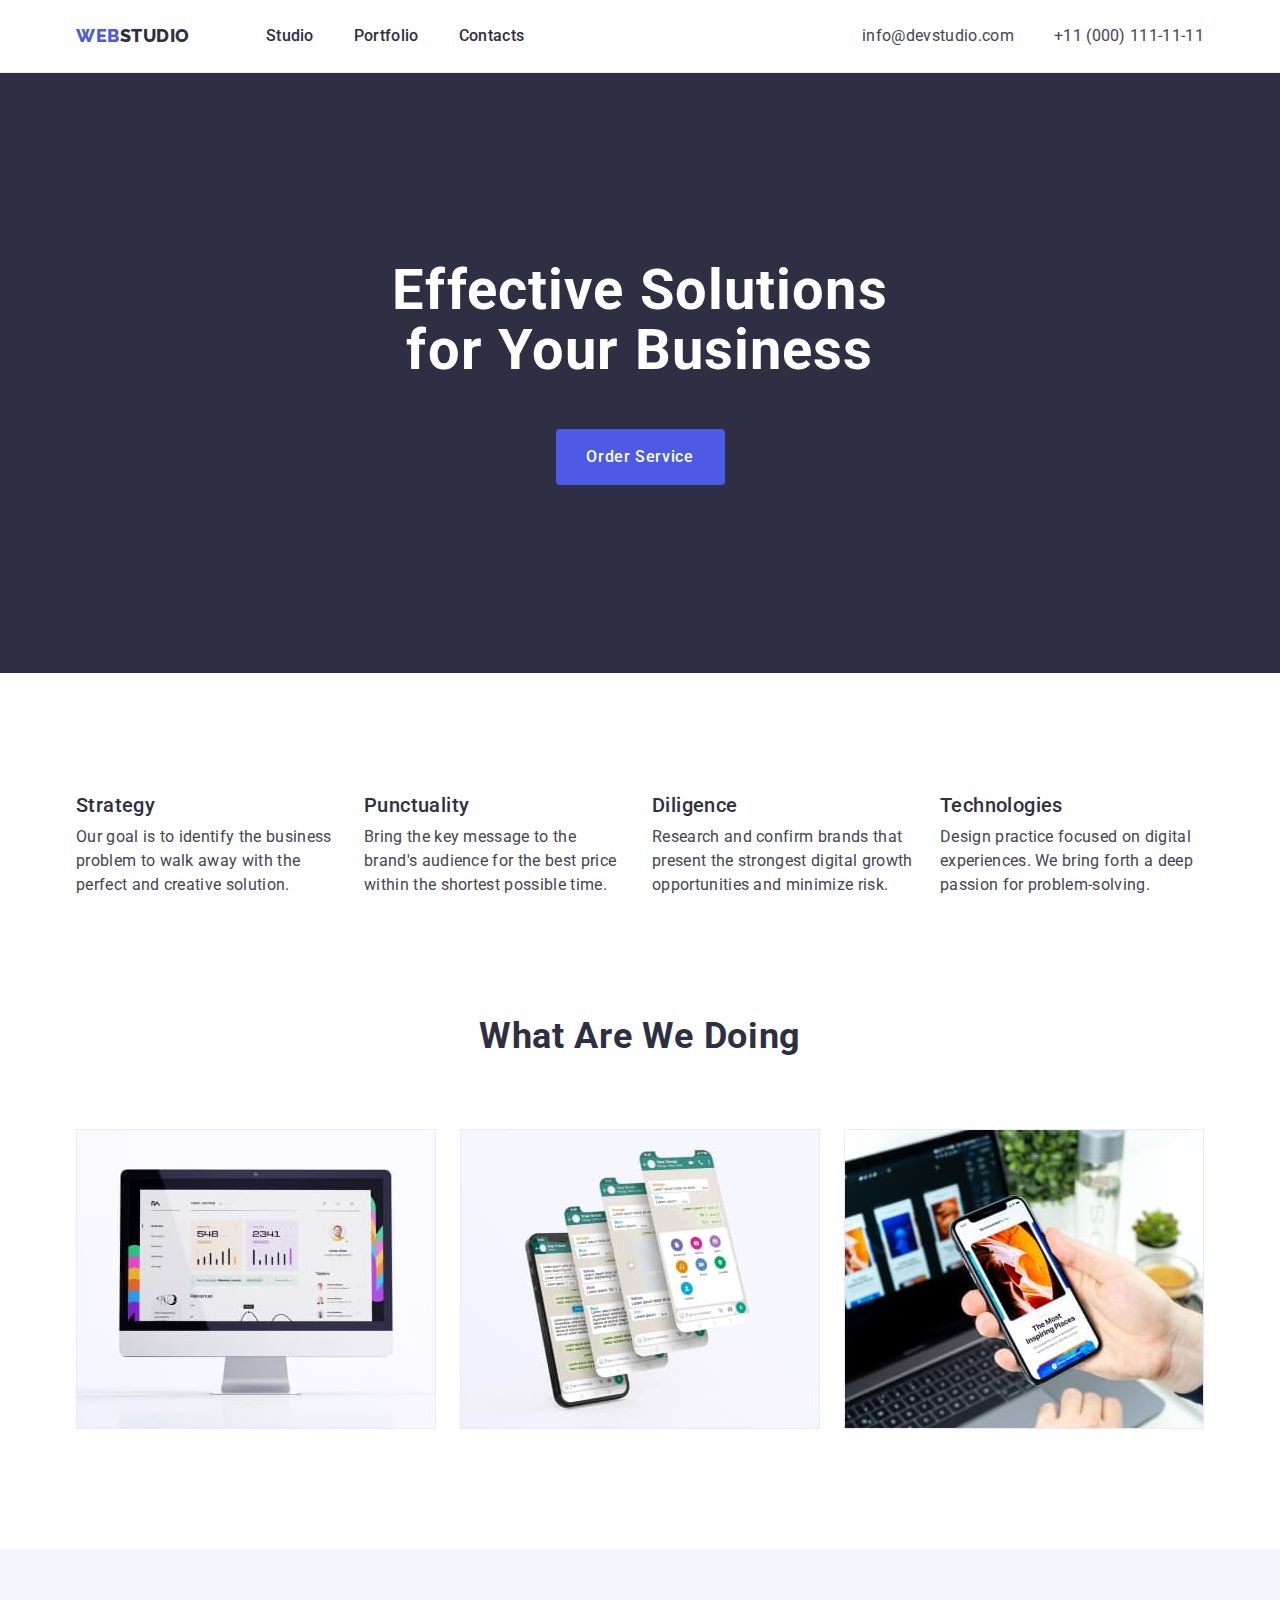
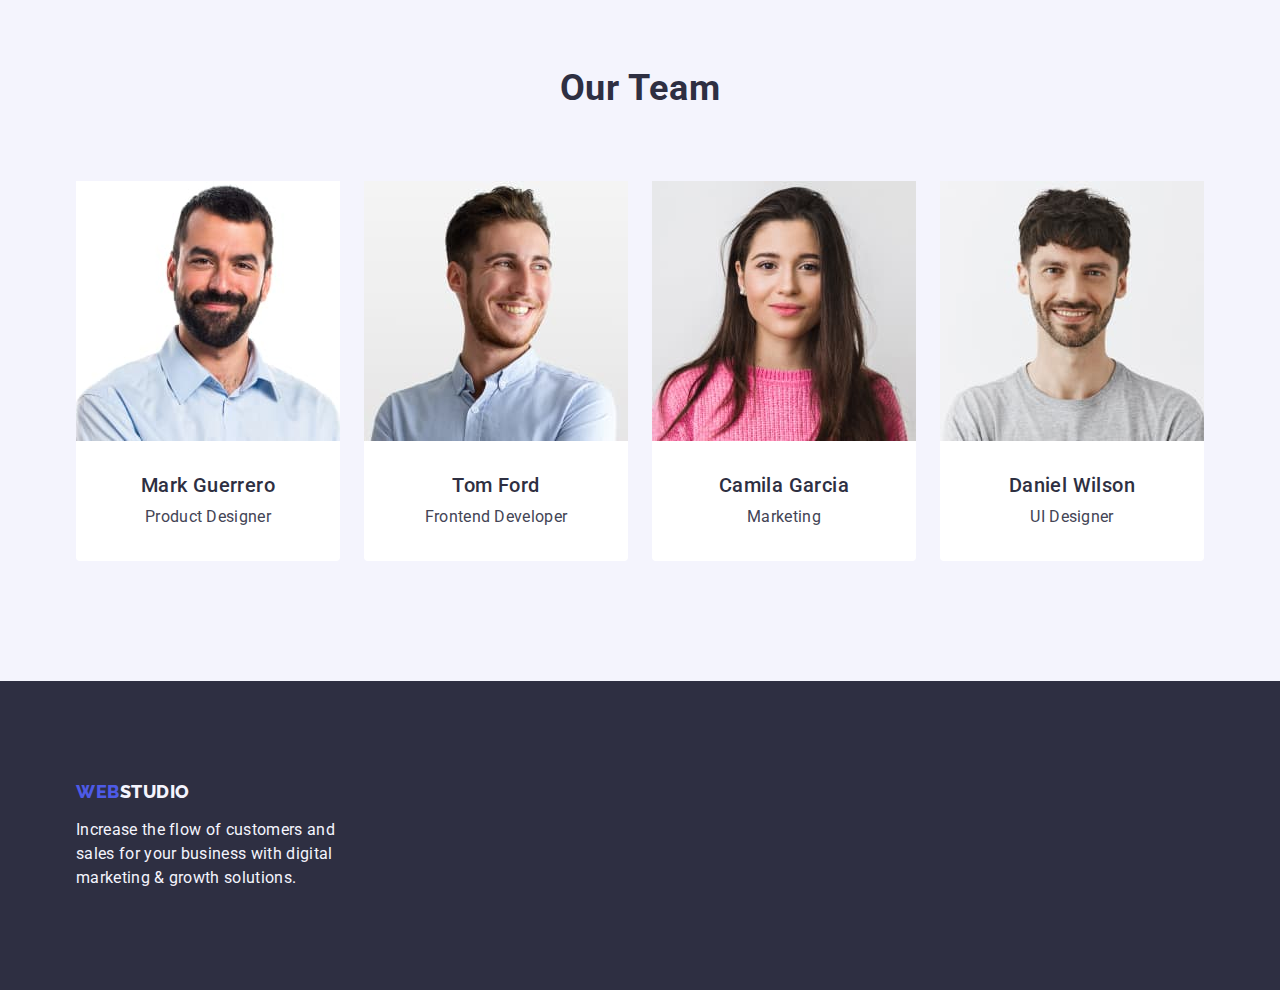
==== index.html @ 4bd25813 "Initial commit" ====
<!DOCTYPE html>
<html lang="en">
  <head>
    <meta charset="UTF-8" />
    <meta name="viewport" content="width=device-width, initial-scale=1.0" />
    <title>WebStudio</title>
    <link rel="preconnect" href="https://fonts.googleapis.com" />
    <link rel="preconnect" href="https://fonts.gstatic.com" crossorigin />
    <link
      href="https://fonts.googleapis.com/css2?family=Raleway:wght@800&family=Roboto:wght@400;500;700;900&display=swap"
      rel="stylesheet"
    />
    <link
      rel="stylesheet"
      href="https://cdn.jsdelivr.net/npm/modern-normalize@2.0.0/modern-normalize.min.css"
    />
    <link rel="stylesheet" href="./css/styles.css" />
  </head>
  <body>
    <!-- HEADER -->
    <header class="header">
      <div class="header-container container">
        <nav class="navigation">
          <a class="logo link" href="./index.html"
            >Web<span class="logo-text-dark">Studio</span></a
          >
          <ul class="menu list">
            <li>
              <a class="menu-link link" href="./index.html">Studio</a>
            </li>
            <li>
              <a class="menu-link link" href="./portfolio.html">Portfolio</a>
            </li>
            <li><a class="menu-link link" href="">Contacts</a></li>
          </ul>
        </nav>
        <address>
          <ul class="contacts-list list">
            <li>
              <a class="contacts-link link" href="mailto:info@devstudio.com"
                >info@devstudio.com</a
              >
            </li>
            <li>
              <a class="contacts-link link" href="tel:+110001111111"
                >+11 (000) 111-11-11</a
              >
            </li>
          </ul>
        </address>
      </div>
    </header>
    <main>
      <!-- HERO -->
      <section class="hero">
        <div class="hero-container container">
          <h1 class="main-title">Effective Solutions for Your Business</h1>
          <button class="main-button" type="button">Order Service</button>
        </div>
      </section>
      <!-- BENEFITS -->
      <section class="benefits">
        <div class="container">
          <h2 class="visually-hidden">Our benefits</h2>
          <ul class="benefits-list list">
            <li class="benefits-item">
              <h3 class="benefits-item-title list-title">Strategy</h3>
              <p class="list-text">
                Our goal is to identify the business problem to walk away with
                the perfect and creative solution.
              </p>
            </li>
            <li class="benefits-item">
              <h3 class="benefits-item-title list-title">Punctuality</h3>
              <p class="list-text">
                Bring the key message to the brand's audience for the best price
                within the shortest possible time.
              </p>
            </li>
            <li class="benefits-item">
              <h3 class="benefits-item-title list-title">Diligence</h3>
              <p class="list-text">
                Research and confirm brands that present the strongest digital
                growth opportunities and minimize risk.
              </p>
            </li>
            <li class="benefits-item">
              <h3 class="benefits-item-title list-title">Technologies</h3>
              <p class="list-text">
                Design practice focused on digital experiences. We bring forth a
                deep passion for problem-solving.
              </p>
            </li>
          </ul>
        </div>
      </section>
      <!-- WHAT ARE WE DOING -->
      <section class="activities">
        <div class="container">
          <h2 class="section-title">What Are We Doing</h2>
          <ul class="activities-list list">
            <li class="activities-item">
              <img
                class="activities-img"
                src="./images/what-are-we-doing/img-1.jpg"
                alt="monitor"
                width="360"
                height="300"
              />
            </li>
            <li class="activities-item">
              <img
                class="activities-img"
                src="./images/what-are-we-doing/img-2.jpg"
                alt="smartphone with several screens"
                width="360"
                height="300"
              />
            </li>
            <li class="activities-item">
              <img
                class="activities-img"
                src="./images/what-are-we-doing/img-3.jpg"
                alt="smartphone in a man's hand"
                width="360"
                height="300"
              />
            </li>
          </ul>
        </div>
      </section>
      <!-- OUR TEAM -->
      <section class="team-section">
        <div class="container">
          <h2 class="section-title">Our Team</h2>
          <ul class="team-section-list list">
            <li class="team-card">
              <img
                class="team-card-img"
                src="./images/our-team/photo-mark.jpg"
                alt="photo of the product designer"
                width="264"
                height="260"
              />
              <div class="team-card-thumb">
                <h3 class="team-card-title list-title centered">
                  Mark Guerrero
                </h3>
                <p class="list-text centered">Product Designer</p>
              </div>
            </li>
            <li class="team-card">
              <img
                class="team-card-img"
                src="./images/our-team/photo-tom.jpg"
                alt="photo of the frontend developer"
                width="264"
                height="260"
              />
              <div class="team-card-thumb">
                <h3 class="team-card-title list-title centered">Tom Ford</h3>
                <p class="list-text centered">Frontend Developer</p>
              </div>
            </li>
            <li class="team-card">
              <img
                class="team-card-img"
                src="./images/our-team/photo-camila.jpg"
                alt="photo of the marketolog"
                width="264"
                height="260"
              />
              <div class="team-card-thumb">
                <h3 class="team-card-title list-title centered">
                  Camila Garcia
                </h3>
                <p class="list-text centered">Marketing</p>
              </div>
            </li>
            <li class="team-card">
              <img
                class="team-card-img"
                src="./images/our-team/photo-daniel.jpg"
                alt="photo of the UI designer"
                width="264"
                height="260"
              />
              <div class="team-card-thumb">
                <h3 class="team-card-title list-title centered">
                  Daniel Wilson
                </h3>
                <p class="list-text centered">UI Designer</p>
              </div>
            </li>
          </ul>
        </div>
      </section>
    </main>
    <!-- FOOTER -->
    <footer class="footer">
      <div class="container">
        <a class="footer-logo logo link" href="./index.html"
          >Web<span class="logo-text-light">Studio</span></a
        >
        <p class="list-text footer-text">
          Increase the flow of customers and sales for your business with
          digital marketing & growth solutions.
        </p>
      </div>
    </footer>
  </body>
</html>
---- css/styles.css ----
/* ============= VARIABLES ============= */
:root {
  --primary-brand: #4d5ae5;
  --pressed-state: #404bbf;
  --dark: #2e2f42;
  --success: #31d0aa;
  --text: #434455;
  --sublle-text: #8e8f99;
  --accent: #e7e9fc;
  --light: #f4f4fd;
  --modal-overlay: #2e2f4266;
  --hero-background: #2e2f42b3;
  --white-background: #ffffff;
  --modal-background: #fcfcfc;
}
/* ============= /VARIABLES ============= */

/* ============= COMMON STYLES ============= */
h1,
h2,
h3,
h4,
h5,
h6,
p {
  margin-top: 0;
  margin-bottom: 0;
}

ul,
ol {
  padding-left: 0;
  margin-top: 0;
  margin-bottom: 0;
}

img {
  display: block;
  max-width: 100%;
}

.list {
  list-style: none;
}

.link {
  text-decoration: none;
}

body {
  font-family: "Roboto", sans-serif;
  color: var(--text);
  background-color: var(--white-background);
}

.container {
  max-width: 1158px;
  padding: 0 15px;
  margin: 0 auto;
}

button {
  cursor: pointer;
}

.visually-hidden {
  position: absolute;
  width: 1px;
  height: 1px;
  margin: -1px;
  border: 0;
  padding: 0;
  white-space: nowrap;
  clip-path: inset(100%);
  clip: rect(0 0 0 0);
  overflow: hidden;
}
/* ============= /COMMON STYLES ============= */

/* ================ COMPONENTS ================ */
.section-title {
  margin-bottom: 72px;
  text-align: center;
  font-size: 36px;
  font-style: normal;
  line-height: 1.11;
  letter-spacing: 0.72px;
  text-transform: capitalize;
  color: var(--dark);
}

.list-title {
  font-size: 20px;
  font-weight: 500;
  line-height: 1.2;
  letter-spacing: 0.4px;
  text-transform: capitalize;
  color: var(--dark);
}

.list-text {
  font-size: 16px;
  line-height: 1.5;
  letter-spacing: 0.32px;
  color: var(--text);
}

.centered {
  text-align: center;
}
/* ================ /COMPONENTS ================ */

/* ============= PAGE HEADER ============= */
.header {
  border-bottom: 1px solid var(--accent);
  background: var(--white-background);
}

.header-container {
  display: flex;
  justify-content: space-between;
}

.navigation {
  display: flex;
  justify-content: space-between;
  align-items: center;
}

.logo {
  margin-right: 76px;
  font-family: Raleway, sans-serif;
  font-size: 18px;
  font-weight: 800;
  line-height: 1.17;
  letter-spacing: 0.54px;
  text-transform: uppercase;
  color: var(--primary-brand);
}

.logo-text-dark {
  color: var(--dark);
}

.logo-text-light {
  color: var(--light);
}

.menu {
  padding-top: 24px;
  padding-bottom: 24px;
  display: flex;
  justify-content: space-between;
  align-items: center;
  gap: 40px;
}

.menu-link {
  padding-top: 24px;
  padding-bottom: 24px;
  font-size: 16px;
  font-weight: 500;
  line-height: 1.5;
  letter-spacing: 0.32px;
  color: var(--dark);
}

.menu-link:hover,
.menu-link:focus {
  color: var(--pressed-state);
}

.contacts-list {
  display: flex;
  justify-content: space-between;
  align-items: center;
  gap: 40px;
  font-style: normal;
}

.contacts-link {
  display: inline-block;
  padding: 24px 0;
  font-size: 16px;
  line-height: 1.5;
  letter-spacing: 0.32px;
  color: var(--text);
}

.contacts-link:hover,
.contacts-link:focus {
  color: var(--pressed-state);
}
/* ============= /PAGE HEADER ============= */

/* ================ HERO ================ */
.hero {
  padding-top: 188px;
  padding-bottom: 188px;
  background-color: var(--dark);
}

.hero-container {
  display: flex;
  flex-direction: column;
  align-items: center;
  gap: 48px;
}

.main-title {
  max-width: 496px;
  text-align: center;
  font-size: 56px;
  line-height: 1.07;
  letter-spacing: 1.12px;
  color: var(--white-background);
}

.main-button {
  min-width: 169px;
  height: 56px;
  font-family: "Roboto", sans-serif;
  font-size: 16px;
  font-weight: 500;
  line-height: 1.5;
  letter-spacing: 0.64px;
  color: var(--white-background);
  background-color: var(--primary-brand);
  border: none;
  border-radius: 4px;
}

.main-button:hover,
.main-button:focus {
  background-color: var(--pressed-state);
}
/* ================ /HERO ================ */

/* ================ BENEFITS ================ */
.benefits {
  padding-top: 120px;
  padding-bottom: 120px;
}

.benefits-list {
  display: flex;
  justify-content: space-between;
  gap: 24px;
}

.benefits-item {
  flex-basis: calc((100% - 72px) / 4);
}

.benefits-item-title {
  margin-bottom: 8px;
}
/* ================ /BENEFITS ================ */

/* ================ WHAT ARE WE DOING ================ */
.activities {
  padding-bottom: 120px;
}

.activities-list {
  display: flex;
  gap: 24px;
}

.activities-item {
  flex-basis: calc((100% - 48px) / 3);
}
.activities-img {
  width: 100%;
  height: 100%;
  object-fit: cover;
}
/* ================ /WHAT ARE WE DOING ================ */

/* ================ TEAM ================ */
.team-section {
  padding-top: 120px;
  padding-bottom: 120px;
  background-color: var(--light);
}

.team-section-list {
  display: flex;
  justify-content: space-between;
  align-items: center;
  gap: 24px;
}

.team-card {
  flex-basis: calc((100% - 72px) / 4);
  background: var(--white-background);
  border-radius: 0px 0px 4px 4px;
}

.team-card-img {
  width: 100%;
  height: 100%;
  object-fit: cover;
}

.team-card-thumb {
  padding: 32px 0;
}

.team-card-title {
  margin-bottom: 8px;
}
/* ================ /TEAM ================ */

/* ================ FOOTER ================ */
.footer {
  padding: 100px 0;
  background-color: var(--dark);
}

.footer-logo {
  display: inline-block;
  margin-bottom: 16px;
}

.footer-text {
  width: 264px;
  color: var(--light);
}
/* ================ /FOOTER ================ */

/* ================ PORTFOLIO ================ */
.portfolio {
  padding-top: 96px;
  padding-bottom: 120px;
}

.filter-list {
  display: flex;
  justify-content: center;
  gap: 24px;
  /* width: 586px; */
  /* margin: 0 auto 72px auto; */
  margin-bottom: 72px;
}

.filter-button {
  padding: 12px 24px;
  font-family: "Roboto", sans-serif;
  text-align: center;
  font-size: 16px;
  font-weight: 500;
  line-height: 1.5;
  letter-spacing: 0.64px;
  color: var(--primary-brand);
  background: var(--light);
  border: 1px solid var(--accent);
  border-radius: 4px;
}

.filter-button:hover,
.filter-button:focus {
  color: var(--white-background);
  background: var(--pressed-state);
  border: 1px solid transparent;
}

.projects-list {
  display: flex;
  justify-content: space-between;
  align-items: center;
  flex-wrap: wrap;
  column-gap: 24px;
  row-gap: 48px;
}

.project-card {
  width: calc((100% - 48px) / 3);
  background: var(--white-background);
  background: var(--white-background);
}

.project-card-img {
  width: 100%;
  height: 100%;
  object-fit: cover;
}

.project-card-thumb {
  padding: 32px 16px;
  border: 1px solid var(--accent);
  border-top: none;
}

.project-card-title {
  margin-bottom: 8px;
}

/* ================ /PORTFOLIO ================ */
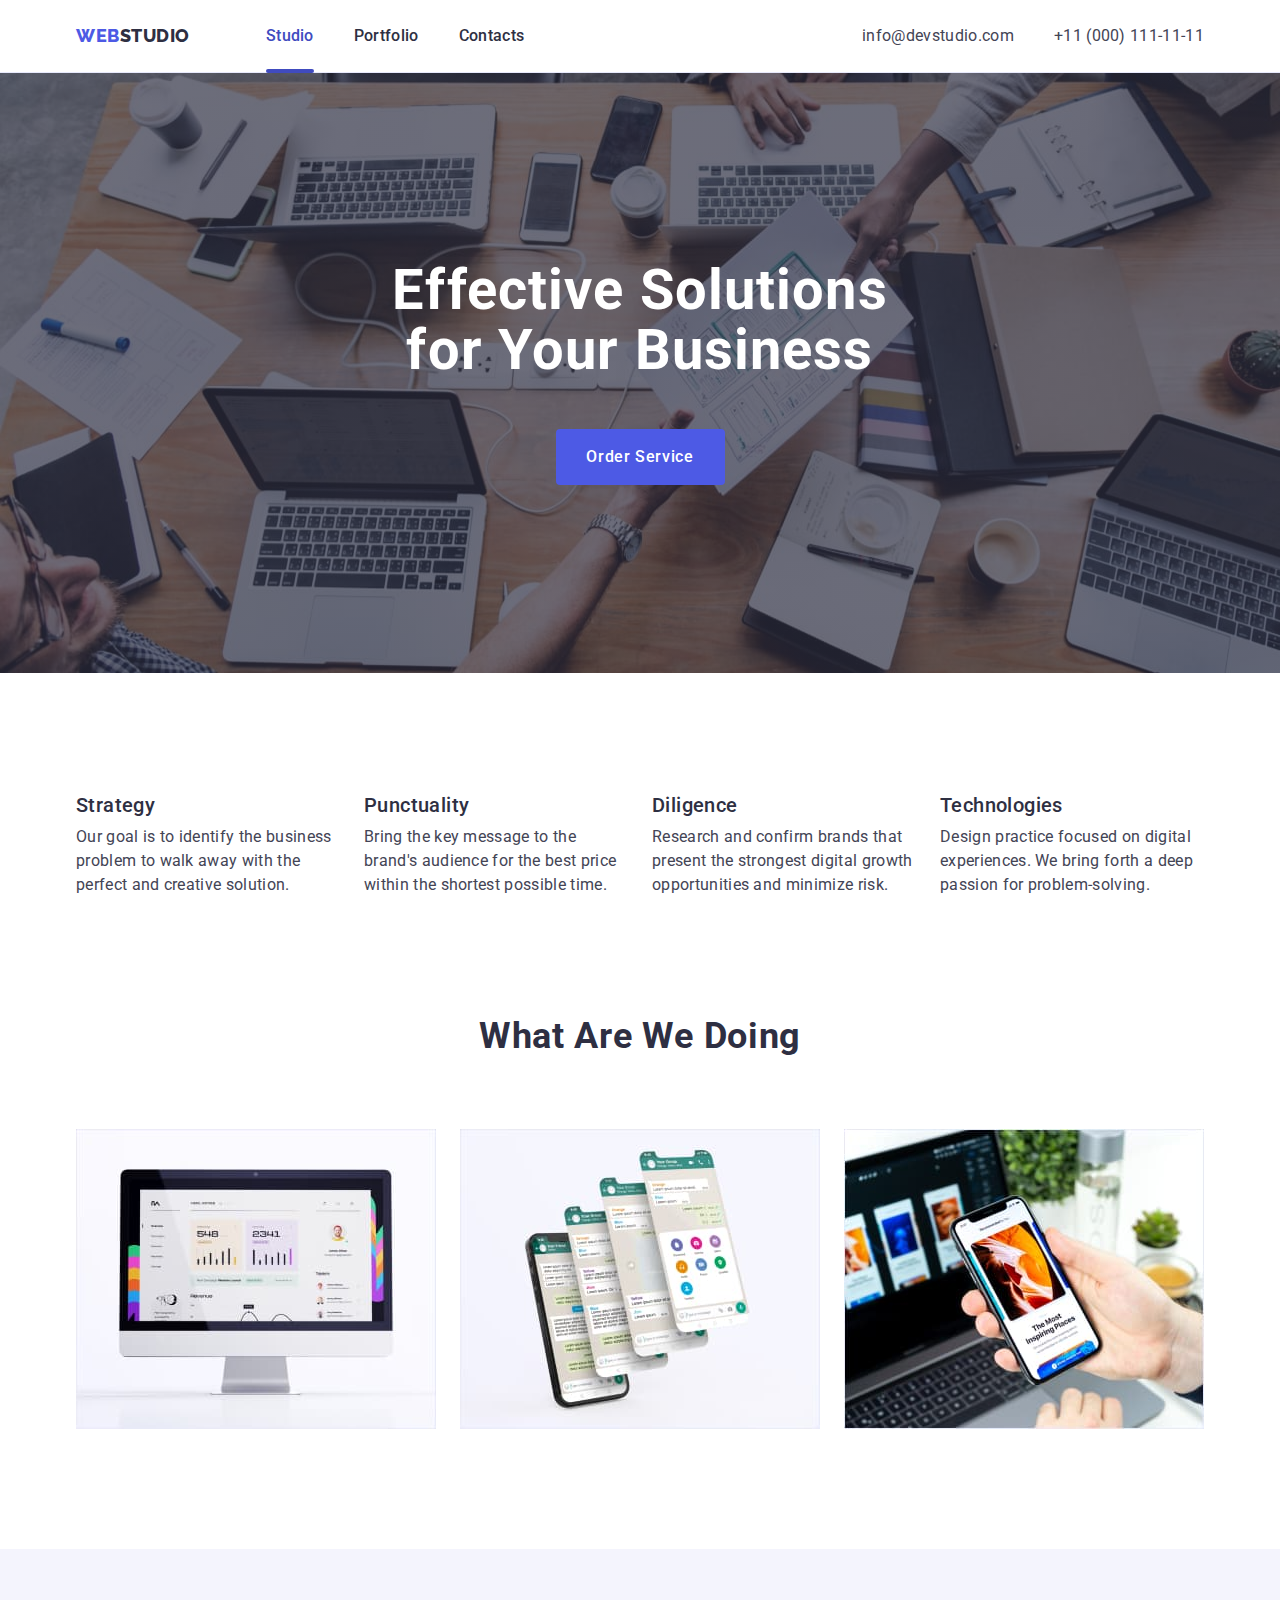
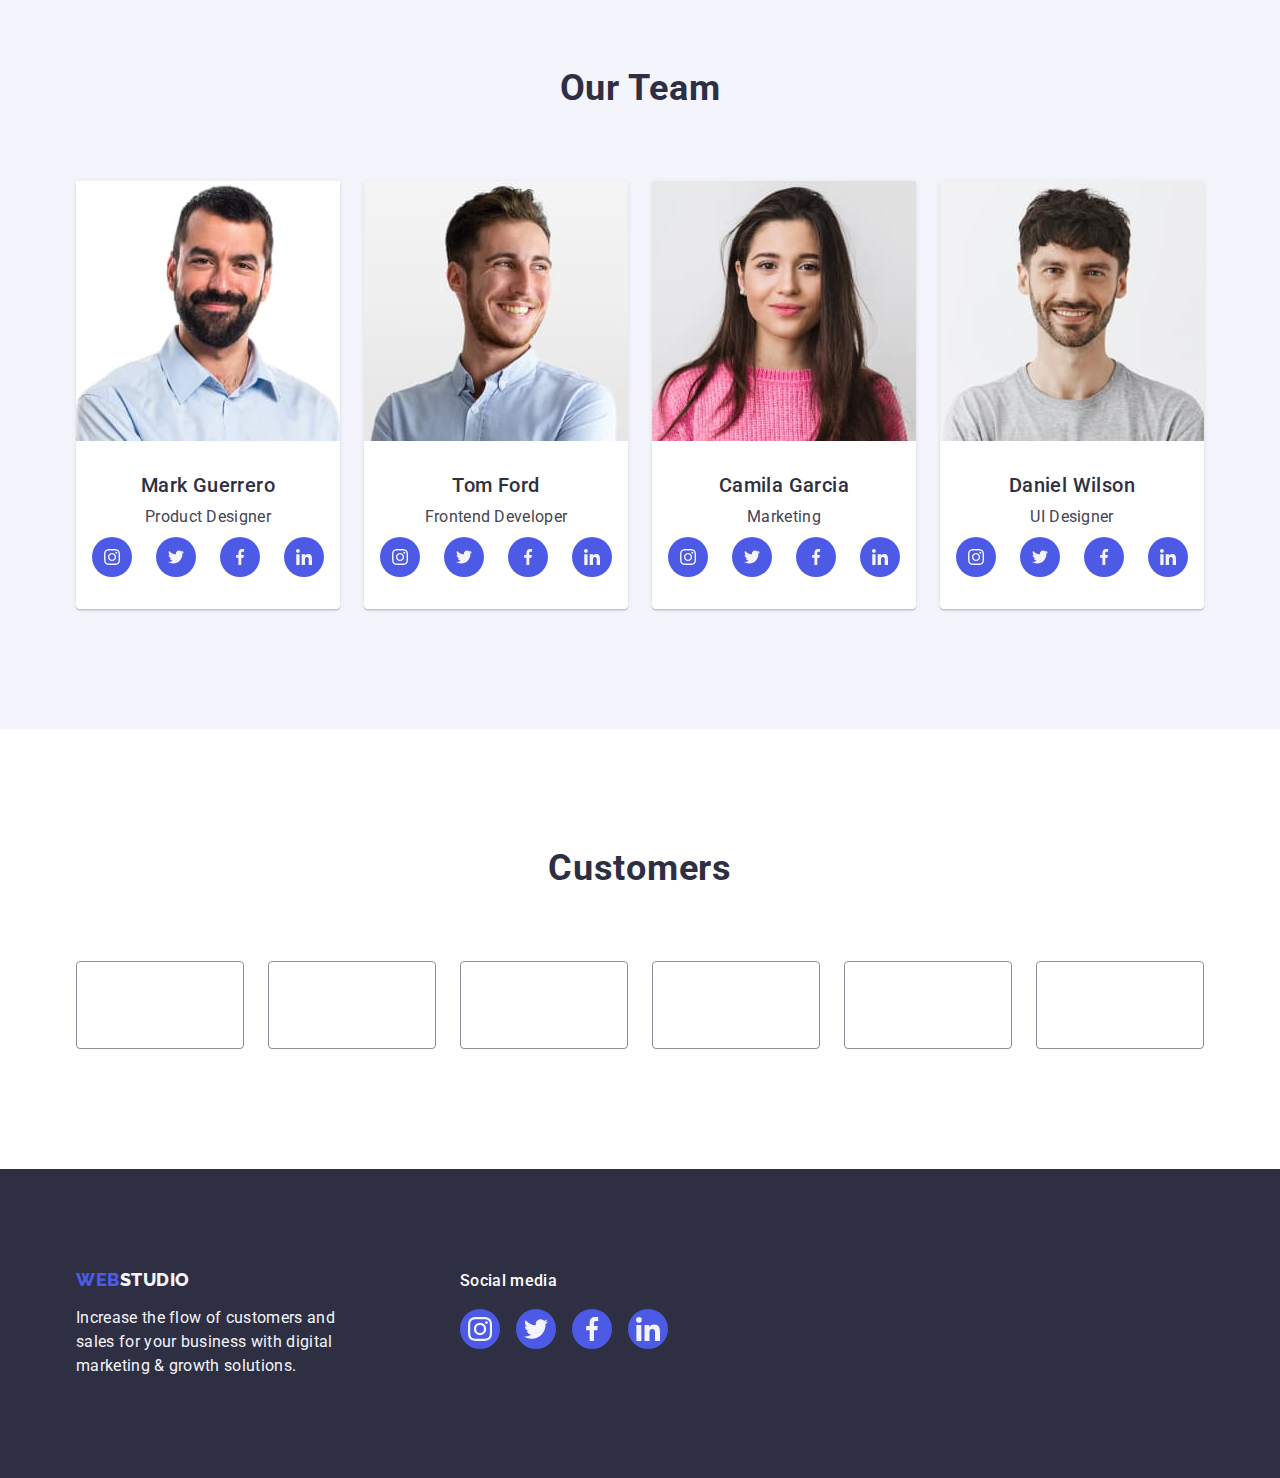
==== commit 025af038: "hw done" ====
--- a/index.html
+++ b/index.html
@@ -26,7 +26,7 @@
           >
           <ul class="menu list">
             <li>
-              <a class="menu-link link" href="./index.html">Studio</a>
+              <a class="menu-link current link" href="./index.html">Studio</a>
             </li>
             <li>
               <a class="menu-link link" href="./portfolio.html">Portfolio</a>
@@ -55,7 +55,9 @@
       <section class="hero">
         <div class="hero-container container">
           <h1 class="main-title">Effective Solutions for Your Business</h1>
-          <button class="main-button" type="button">Order Service</button>
+          <button class="main-button" type="button" data-modal-open>
+            Order Service
+          </button>
         </div>
       </section>
       <!-- BENEFITS -->
@@ -146,7 +148,45 @@
                 <h3 class="team-card-title list-title centered">
                   Mark Guerrero
                 </h3>
-                <p class="list-text centered">Product Designer</p>
+                <p class="team-card-text list-text centered">
+                  Product Designer
+                </p>
+                <ul class="social-icons-list list">
+                  <li class="social-icons-item">
+                    <a href="" class="social-icons-link" target="_blank">
+                      <svg class="social-icon" width="16" height="16">
+                        <use
+                          href="./images/icons/icons.svg#icon-instagram"
+                        ></use>
+                      </svg>
+                    </a>
+                  </li>
+                  <li class="social-icons-item">
+                    <a href="" class="social-icons-link" target="_blank">
+                      <svg class="social-icon" width="16" height="16">
+                        <use href="./images/icons/icons.svg#icon-twitter"></use>
+                      </svg>
+                    </a>
+                  </li>
+                  <li class="social-icons-item">
+                    <a href="" class="social-icons-link" target="_blank">
+                      <svg class="social-icon" width="16" height="16">
+                        <use
+                          href="./images/icons/icons.svg#icon-facebook"
+                        ></use>
+                      </svg>
+                    </a>
+                  </li>
+                  <li class="social-icons-item">
+                    <a href="" class="social-icons-link" target="_blank">
+                      <svg class="social-icon" width="16" height="16">
+                        <use
+                          href="./images/icons/icons.svg#icon-linkedin"
+                        ></use>
+                      </svg>
+                    </a>
+                  </li>
+                </ul>
               </div>
             </li>
             <li class="team-card">
@@ -159,7 +199,45 @@
               />
               <div class="team-card-thumb">
                 <h3 class="team-card-title list-title centered">Tom Ford</h3>
-                <p class="list-text centered">Frontend Developer</p>
+                <p class="team-card-text list-text centered">
+                  Frontend Developer
+                </p>
+                <ul class="social-icons-list list">
+                  <li class="social-icons-item">
+                    <a href="" class="social-icons-link" target="_blank">
+                      <svg class="social-icon" width="16" height="16">
+                        <use
+                          href="./images/icons/icons.svg#icon-instagram"
+                        ></use>
+                      </svg>
+                    </a>
+                  </li>
+                  <li class="social-icons-item">
+                    <a href="" class="social-icons-link" target="_blank">
+                      <svg class="social-icon" width="16" height="16">
+                        <use href="./images/icons/icons.svg#icon-twitter"></use>
+                      </svg>
+                    </a>
+                  </li>
+                  <li class="social-icons-item">
+                    <a href="" class="social-icons-link" target="_blank">
+                      <svg class="social-icon" width="16" height="16">
+                        <use
+                          href="./images/icons/icons.svg#icon-facebook"
+                        ></use>
+                      </svg>
+                    </a>
+                  </li>
+                  <li class="social-icons-item">
+                    <a href="" class="social-icons-link" target="_blank">
+                      <svg class="social-icon" width="16" height="16">
+                        <use
+                          href="./images/icons/icons.svg#icon-linkedin"
+                        ></use>
+                      </svg>
+                    </a>
+                  </li>
+                </ul>
               </div>
             </li>
             <li class="team-card">
@@ -174,7 +252,43 @@
                 <h3 class="team-card-title list-title centered">
                   Camila Garcia
                 </h3>
-                <p class="list-text centered">Marketing</p>
+                <p class="team-card-text list-text centered">Marketing</p>
+                <ul class="social-icons-list list">
+                  <li class="social-icons-item">
+                    <a href="" class="social-icons-link" target="_blank">
+                      <svg class="social-icon" width="16" height="16">
+                        <use
+                          href="./images/icons/icons.svg#icon-instagram"
+                        ></use>
+                      </svg>
+                    </a>
+                  </li>
+                  <li class="social-icons-item">
+                    <a href="" class="social-icons-link" target="_blank">
+                      <svg class="social-icon" width="16" height="16">
+                        <use href="./images/icons/icons.svg#icon-twitter"></use>
+                      </svg>
+                    </a>
+                  </li>
+                  <li class="social-icons-item">
+                    <a href="" class="social-icons-link" target="_blank">
+                      <svg class="social-icon" width="16" height="16">
+                        <use
+                          href="./images/icons/icons.svg#icon-facebook"
+                        ></use>
+                      </svg>
+                    </a>
+                  </li>
+                  <li class="social-icons-item">
+                    <a href="" class="social-icons-link" target="_blank">
+                      <svg class="social-icon" width="16" height="16">
+                        <use
+                          href="./images/icons/icons.svg#icon-linkedin"
+                        ></use>
+                      </svg>
+                    </a>
+                  </li>
+                </ul>
               </div>
             </li>
             <li class="team-card">
@@ -189,8 +303,94 @@
                 <h3 class="team-card-title list-title centered">
                   Daniel Wilson
                 </h3>
-                <p class="list-text centered">UI Designer</p>
+                <p class="team-card-text list-text centered">UI Designer</p>
+                <ul class="social-icons-list list">
+                  <li class="social-icons-item">
+                    <a href="" class="social-icons-link" target="_blank">
+                      <svg class="social-icon" width="16" height="16">
+                        <use
+                          href="./images/icons/icons.svg#icon-instagram"
+                        ></use>
+                      </svg>
+                    </a>
+                  </li>
+                  <li class="social-icons-item">
+                    <a href="" class="social-icons-link" target="_blank">
+                      <svg class="social-icon" width="16" height="16">
+                        <use href="./images/icons/icons.svg#icon-twitter"></use>
+                      </svg>
+                    </a>
+                  </li>
+                  <li class="social-icons-item">
+                    <a href="" class="social-icons-link" target="_blank">
+                      <svg class="social-icon" width="16" height="16">
+                        <use
+                          href="./images/icons/icons.svg#icon-facebook"
+                        ></use>
+                      </svg>
+                    </a>
+                  </li>
+                  <li class="social-icons-item">
+                    <a href="" class="social-icons-link" target="_blank">
+                      <svg class="social-icon" width="16" height="16">
+                        <use
+                          href="./images/icons/icons.svg#icon-linkedin"
+                        ></use>
+                      </svg>
+                    </a>
+                  </li>
+                </ul>
               </div>
+            </li>
+          </ul>
+        </div>
+      </section>
+      <!-- CUSTOMERS-->
+      <section class="customers">
+        <div class="container">
+          <h2 class="section-title">Customers</h2>
+          <ul class="customers-list list">
+            <li class="customer-item">
+              <a href="" class="customer-link">
+                <svg class="customer-icon" width="104" height="56">
+                  <use href="./images/icons/icons.svg#icon-logo-1"></use>
+                </svg>
+              </a>
+            </li>
+            <li class="customer-item">
+              <a href="" class="customer-link">
+                <svg class="customer-icon" width="104" height="56">
+                  <use href="./images/icons/icons.svg#icon-logo-2"></use>
+                </svg>
+              </a>
+            </li>
+            <li class="customer-item">
+              <a href="" class="customer-link">
+                <svg class="customer-icon" width="104" height="56">
+                  <use href="./images/icons/icons.svg#icon-logo-3"></use>
+                </svg>
+              </a>
+            </li>
+            <li class="customer-item">
+              <a href="" class="customer-link">
+                <svg class="customer-icon" width="104" height="56">
+                  <use href="./images/icons/icons.svg#icon-logo-4"></use>
+                </svg>
+              </a>
+            </li>
+            <li class="customer-item">
+              <a href="" class="customer-link">
+                <svg class="customer-icon" width="104" height="56">
+                  <use href="./images/icons/icons.svg#icon-logo-5"></use>
+                </svg>
+              </a>
+            </li>
+            <li class="customer-item">
+              <a href="" class="customer-link">
+                <svg class="customer-icon" width="104" height="56">
+                  <use href="./images/icons/icons.svg#icon-logo-6"></use>
+                </svg>
+              </a>
             </li>
           </ul>
         </div>
@@ -198,15 +398,81 @@
     </main>
     <!-- FOOTER -->
     <footer class="footer">
-      <div class="container">
-        <a class="footer-logo logo link" href="./index.html"
-          >Web<span class="logo-text-light">Studio</span></a
-        >
-        <p class="list-text footer-text">
-          Increase the flow of customers and sales for your business with
-          digital marketing & growth solutions.
-        </p>
+      <div class="footer-container container">
+        <div class="footer-left">
+          <a class="footer-logo logo link" href="./index.html"
+            >Web<span class="logo-text-light">Studio</span></a
+          >
+          <p class="list-text footer-text">
+            Increase the flow of customers and sales for your business with
+            digital marketing & growth solutions.
+          </p>
+        </div>
+        <div class="footer-right">
+          <h3 class="footer-socials-title">Social media</h3>
+          <ul class="footer-socials social-icons-list list">
+            <li class="footer-social-item social-icons-item">
+              <a
+                href=""
+                class="footer-social-link social-icons-link"
+                target="_blank"
+              >
+                <svg class="social-icon" width="24" height="24">
+                  <use href="./images/icons/icons.svg#icon-instagram"></use>
+                </svg>
+              </a>
+            </li>
+            <li class="footer-social-item social-icons-item">
+              <a
+                href=""
+                class="footer-social-link social-icons-link"
+                target="_blank"
+              >
+                <svg class="social-icon" width="24" height="24">
+                  <use href="./images/icons/icons.svg#icon-twitter"></use>
+                </svg>
+              </a>
+            </li>
+            <li class="footer-social-item social-icons-item">
+              <a
+                href=""
+                class="footer-social-link social-icons-link"
+                target="_blank"
+              >
+                <svg class="social-icon" width="24" height="24">
+                  <use href="./images/icons/icons.svg#icon-facebook"></use>
+                </svg>
+              </a>
+            </li>
+            <li class="footer-social-item social-icons-item">
+              <a
+                href=""
+                class="footer-social-link social-icons-link"
+                target="_blank"
+              >
+                <svg class="social-icon" width="24" height="24">
+                  <use href="./images/icons/icons.svg#icon-linkedin"></use>
+                </svg>
+              </a>
+            </li>
+          </ul>
+        </div>
       </div>
     </footer>
+    <div class="backdrop is-hidden" data-modal>
+      <div class="modal">
+        <button type="button" class="button-close" data-modal-close>
+          <svg
+            class="icon"
+            width="8"
+            height="8"
+            aria-label="Modal window close icon"
+          >
+            <use href="./images/icons/icons.svg#icon-close"></use>
+          </svg>
+        </button>
+      </div>
+    </div>
+    <script src="./js/modal.js"></script>
   </body>
 </html>
--- a/css/styles.css
+++ b/css/styles.css
@@ -12,6 +12,7 @@
   --hero-background: #2e2f42b3;
   --white-background: #ffffff;
   --modal-background: #fcfcfc;
+  --transition-effect: 250ms cubic-bezier(0.4, 0, 0.2, 1);
 }
 /* ============= /VARIABLES ============= */
 
@@ -147,8 +148,6 @@
 }
 
 .menu {
-  padding-top: 24px;
-  padding-bottom: 24px;
   display: flex;
   justify-content: space-between;
   align-items: center;
@@ -163,6 +162,7 @@
   line-height: 1.5;
   letter-spacing: 0.32px;
   color: var(--dark);
+  transition: color var(--transition-effect);
 }
 
 .menu-link:hover,
@@ -185,11 +185,28 @@
   line-height: 1.5;
   letter-spacing: 0.32px;
   color: var(--text);
+  transition: color var(--transition-effect);
 }
 
 .contacts-link:hover,
 .contacts-link:focus {
   color: var(--pressed-state);
+}
+
+.current {
+  position: relative;
+  color: var(--pressed-state);
+}
+
+.current::after {
+  position: absolute;
+  left: 0;
+  bottom: -4px;
+  content: "";
+  width: 100%;
+  height: 4px;
+  background-color: var(--pressed-state);
+  border-radius: 2px;
 }
 /* ============= /PAGE HEADER ============= */
 
@@ -197,7 +214,12 @@
 .hero {
   padding-top: 188px;
   padding-bottom: 188px;
-  background-color: var(--dark);
+  background-image: linear-gradient(
+      rgba(46, 47, 66, 0.7),
+      rgba(46, 47, 66, 0.7)
+    ),
+    url("../images/hero/background-img.jpg");
+  background-size: cover;
 }
 
 .hero-container {
@@ -228,6 +250,7 @@
   background-color: var(--primary-brand);
   border: none;
   border-radius: 4px;
+  transition: background-color var(--transition-effect);
 }
 
 .main-button:hover,
@@ -295,6 +318,14 @@
   flex-basis: calc((100% - 72px) / 4);
   background: var(--white-background);
   border-radius: 0px 0px 4px 4px;
+  box-shadow: 0px 2px 1px 0px rgba(46, 47, 66, 0.08),
+    0px 1px 1px 0px rgba(46, 47, 66, 0.16),
+    0px 1px 6px 0px rgba(46, 47, 66, 0.08);
+}
+
+.team-card:hover .social-icons-link,
+.team-card:focus .social-icons-link {
+  background-color: var(--pressed-state);
 }
 
 .team-card-img {
@@ -304,13 +335,90 @@
 }
 
 .team-card-thumb {
-  padding: 32px 0;
+  padding: 32px 16px;
 }
 
 .team-card-title {
   margin-bottom: 8px;
 }
+
+.team-card-text {
+  margin-bottom: 8px;
+}
+
+.social-icons-list {
+  display: flex;
+  gap: 24px;
+}
+
+.social-icons-item {
+  flex-basis: calc((100% - 72px) / 4);
+  width: 40px;
+  height: 40px;
+}
+
+.social-icons-link {
+  display: flex;
+  justify-content: center;
+  align-items: center;
+  width: 100%;
+  height: 100%;
+  background-color: var(--primary-brand);
+  border-radius: 50%;
+  transition: background-color var(--transition-effect);
+}
+
+.social-icon {
+  fill: var(--social-link-color);
+}
 /* ================ /TEAM ================ */
+
+/* ================ CUSTOMERS ================ */
+
+.customers {
+  padding-top: 120px;
+  padding-bottom: 120px;
+}
+
+.customers-list {
+  display: flex;
+  flex-wrap: wrap;
+  gap: 24px;
+}
+.customer-item {
+  flex-basis: calc((100% - 120px) / 6);
+  width: 168px;
+  height: 88px;
+}
+
+.customer-link {
+  display: flex;
+  justify-content: center;
+  align-items: center;
+  width: 100%;
+  height: 100%;
+  color: var(--sublle-text);
+  border: 1px solid var(--sublle-text);
+  border-radius: 4px;
+  transition: border var(--transition-effect), color var(--transition-effect);
+}
+
+.customer-icon {
+  fill: currentColor;
+  transition: fill var(--transition-effect);
+}
+
+.customer-item:hover .customer-link,
+customer-item:focus .customer-link {
+  border: 1px solid var(--pressed-state);
+  color: var(--pressed-state);
+}
+
+.customer-item:hover .customer-icon,
+customer-item:focus .customer-icon {
+  fill: currentColor;
+}
+/* ================ /CUSTOMERS ================ */
 
 /* ================ FOOTER ================ */
 .footer {
@@ -318,14 +426,48 @@
   background-color: var(--dark);
 }
 
+.footer-container {
+  display: flex;
+  gap: 120px;
+}
+
+.footer-left {
+  width: 264px;
+}
+
 .footer-logo {
   display: inline-block;
   margin-bottom: 16px;
 }
 
 .footer-text {
-  width: 264px;
   color: var(--light);
+}
+
+.footer-right {
+  width: 208px;
+}
+
+.footer-socials-title {
+  margin-bottom: 16px;
+  font-size: 16px;
+  font-weight: 500;
+  line-height: 1.5;
+  letter-spacing: 0.32px;
+  color: var(--white-background);
+}
+
+.footer-socials {
+  gap: 16px;
+}
+
+.footer-social-item {
+  flex-basis: calc((100% - 48px) / 4);
+}
+
+.footer-social-item:hover .footer-social-link,
+.footer-social-item:focus .footer-social-link {
+  background-color: var(--success);
 }
 /* ================ /FOOTER ================ */
 
@@ -339,8 +481,6 @@
   display: flex;
   justify-content: center;
   gap: 24px;
-  /* width: 586px; */
-  /* margin: 0 auto 72px auto; */
   margin-bottom: 72px;
 }
 
@@ -353,16 +493,21 @@
   line-height: 1.5;
   letter-spacing: 0.64px;
   color: var(--primary-brand);
-  background: var(--light);
+  background-color: var(--light);
   border: 1px solid var(--accent);
   border-radius: 4px;
+  transition: border var(--transition-effect),
+    background-color var(--transition-effect), color var(--transition-effect),
+    box-shadow var(--transition-effect);
 }
 
 .filter-button:hover,
 .filter-button:focus {
   color: var(--white-background);
-  background: var(--pressed-state);
+  background-color: var(--pressed-state);
   border: 1px solid transparent;
+  box-shadow: 0px 2px 2px 0px rgba(0, 0, 0, 0.12),
+    0px 2px 1px 0px rgba(0, 0, 0, 0.08), 0px 3px 1px 0px rgba(0, 0, 0, 0.1);
 }
 
 .projects-list {
@@ -377,23 +522,128 @@
 .project-card {
   width: calc((100% - 48px) / 3);
   background: var(--white-background);
-  background: var(--white-background);
+  transform: box-shadow var(--transition-effect);
 }
 
 .project-card-img {
   width: 100%;
   height: 100%;
   object-fit: cover;
+}
+
+.project-card-img-thumb {
+  position: relative;
+  overflow: hidden;
+}
+
+.card-overlay {
+  position: absolute;
+  top: 0;
+  left: 0;
+  width: 100%;
+  height: 100%;
+  padding: 63px 24px;
+  font-size: 18px;
+  line-height: 1.56;
+  color: var(--light);
+  background-color: var(--primary-brand);
+  transform: translateY(100%);
+  transition: transform var(--transition-effect);
+}
+
+.project-card:hover .card-overlay,
+.project-card:focus .card-overlay {
+  transform: translateY(0%);
 }
 
 .project-card-thumb {
   padding: 32px 16px;
   border: 1px solid var(--accent);
   border-top: none;
+  transition: border var(--transition-effect);
 }
 
 .project-card-title {
   margin-bottom: 8px;
 }
 
+.project-card:hover,
+.project-card:focus {
+  box-shadow: 0px 2px 1px 0px rgba(46, 47, 66, 0.08),
+    0px 1px 1px 0px rgba(46, 47, 66, 0.16),
+    0px 1px 6px 0px rgba(46, 47, 66, 0.08);
+}
+
+.project-card:hover .project-card-thumb,
+.project-card:focus .project-card-thumb {
+  border: 1px solid var(--light);
+  border-top: none;
+}
+
 /* ================ /PORTFOLIO ================ */
+
+/* ================ MODAL ================ */
+.backdrop {
+  position: fixed;
+  top: 0;
+  left: 0;
+  opacity: 1;
+  width: 100%;
+  height: 100%;
+  background-color: var(--modal-overlay);
+  transition: opacity var(--transition-effect);
+}
+
+.modal {
+  position: absolute;
+  top: 50%;
+  left: 50%;
+  transform: translate(-50%, -50%);
+  width: 408px;
+  height: 584px;
+  background-color: var(--modal-background);
+  border-radius: 4px;
+  box-shadow: 0px 2px 1px 0px rgba(0, 0, 0, 0.2),
+    0px 1px 3px 0px rgba(0, 0, 0, 0.12), 0px 1px 1px 0px rgba(0, 0, 0, 0.14);
+  transition: transform var(--transition-effect);
+}
+
+.button-close {
+  position: absolute;
+  top: 24px;
+  right: 24px;
+  display: flex;
+  justify-content: center;
+  align-items: center;
+  width: 24px;
+  height: 24px;
+  border-radius: 50%;
+  border: 1px solid var(--accent);
+  background-color: #0000001a;
+}
+
+.button-close .icon {
+  fill: var(--dark);
+}
+
+.button-close:hover,
+.button-close:focus {
+  border: 1px solid var(--pressed-state);
+  background-color: var(--pressed-state);
+}
+
+.button-close:hover .icon,
+.button-close:focus .icon {
+  fill: var(--white-background);
+}
+
+.is-hidden {
+  opacity: 0;
+  visibility: hidden;
+  pointer-events: none;
+}
+
+.is-hidden .modal {
+  transform: translate(-50%, -50%);
+}
+/* ================ /MODAL ================ */
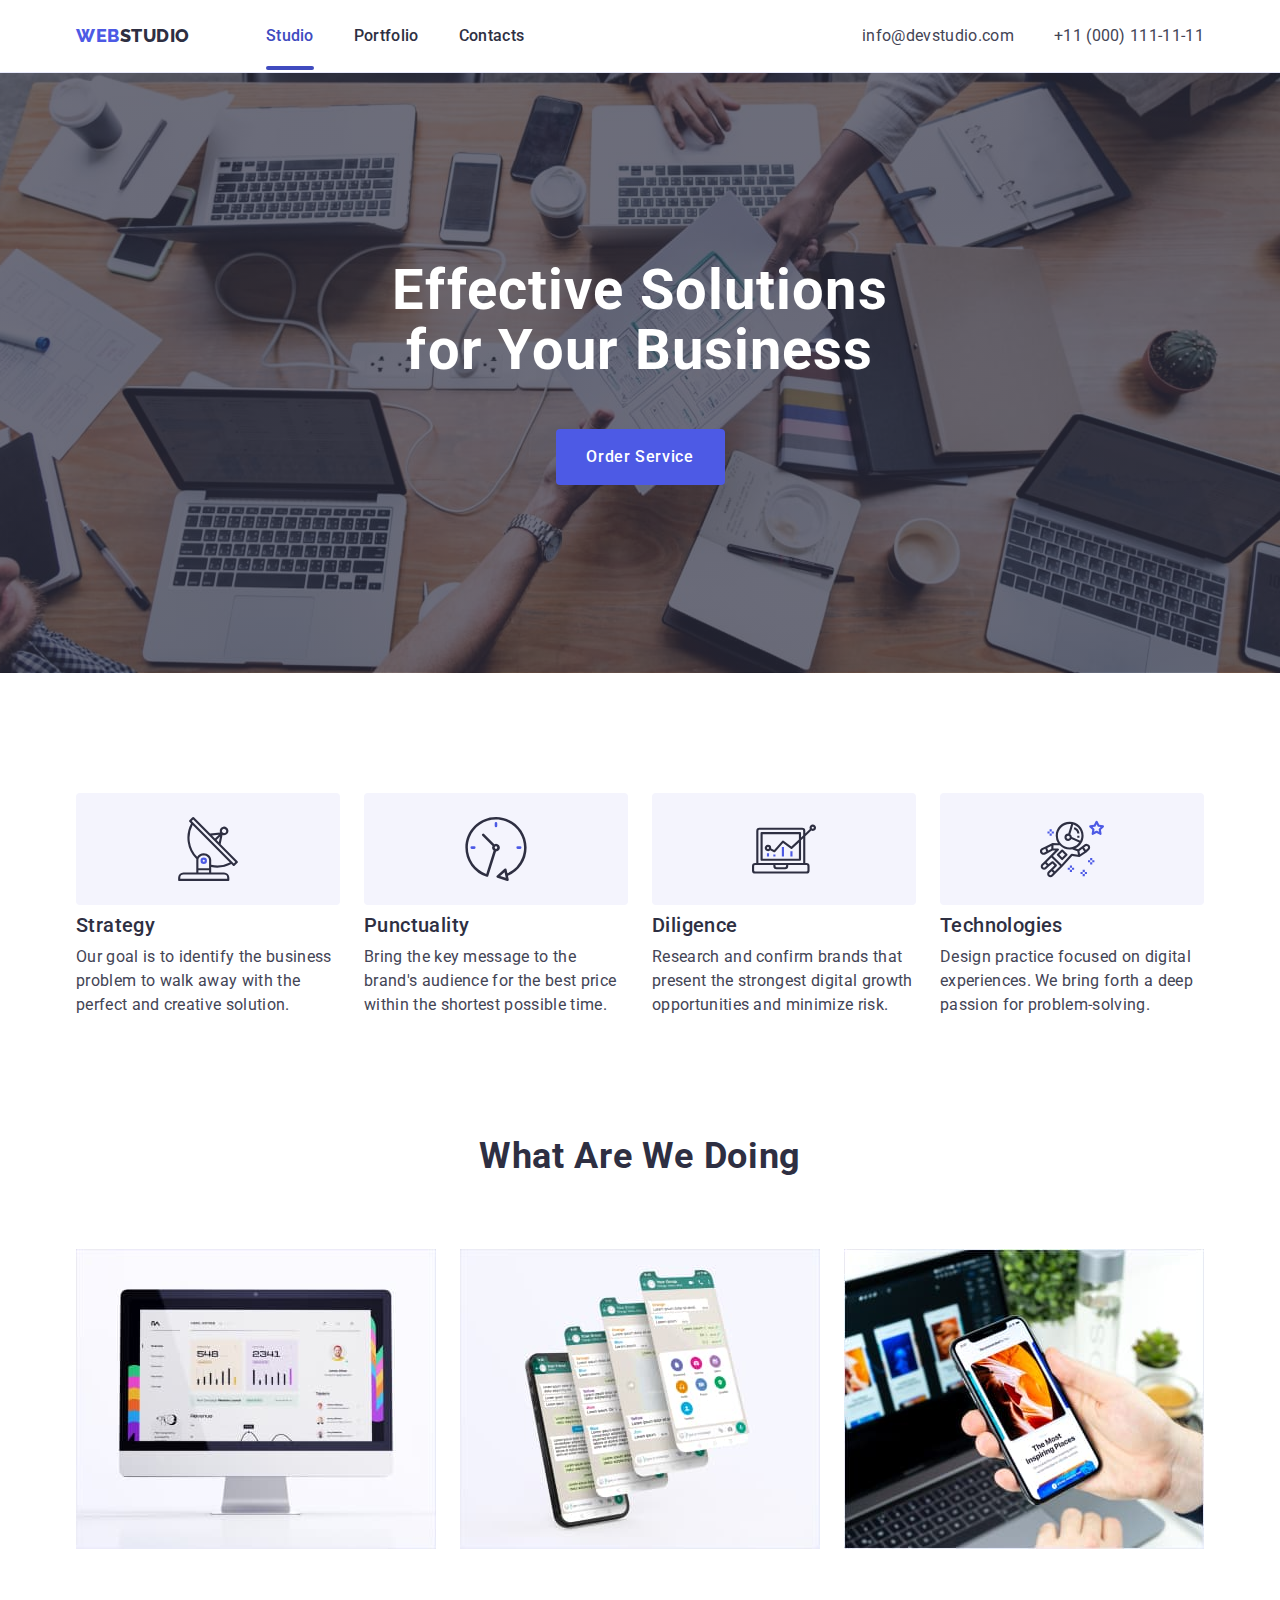
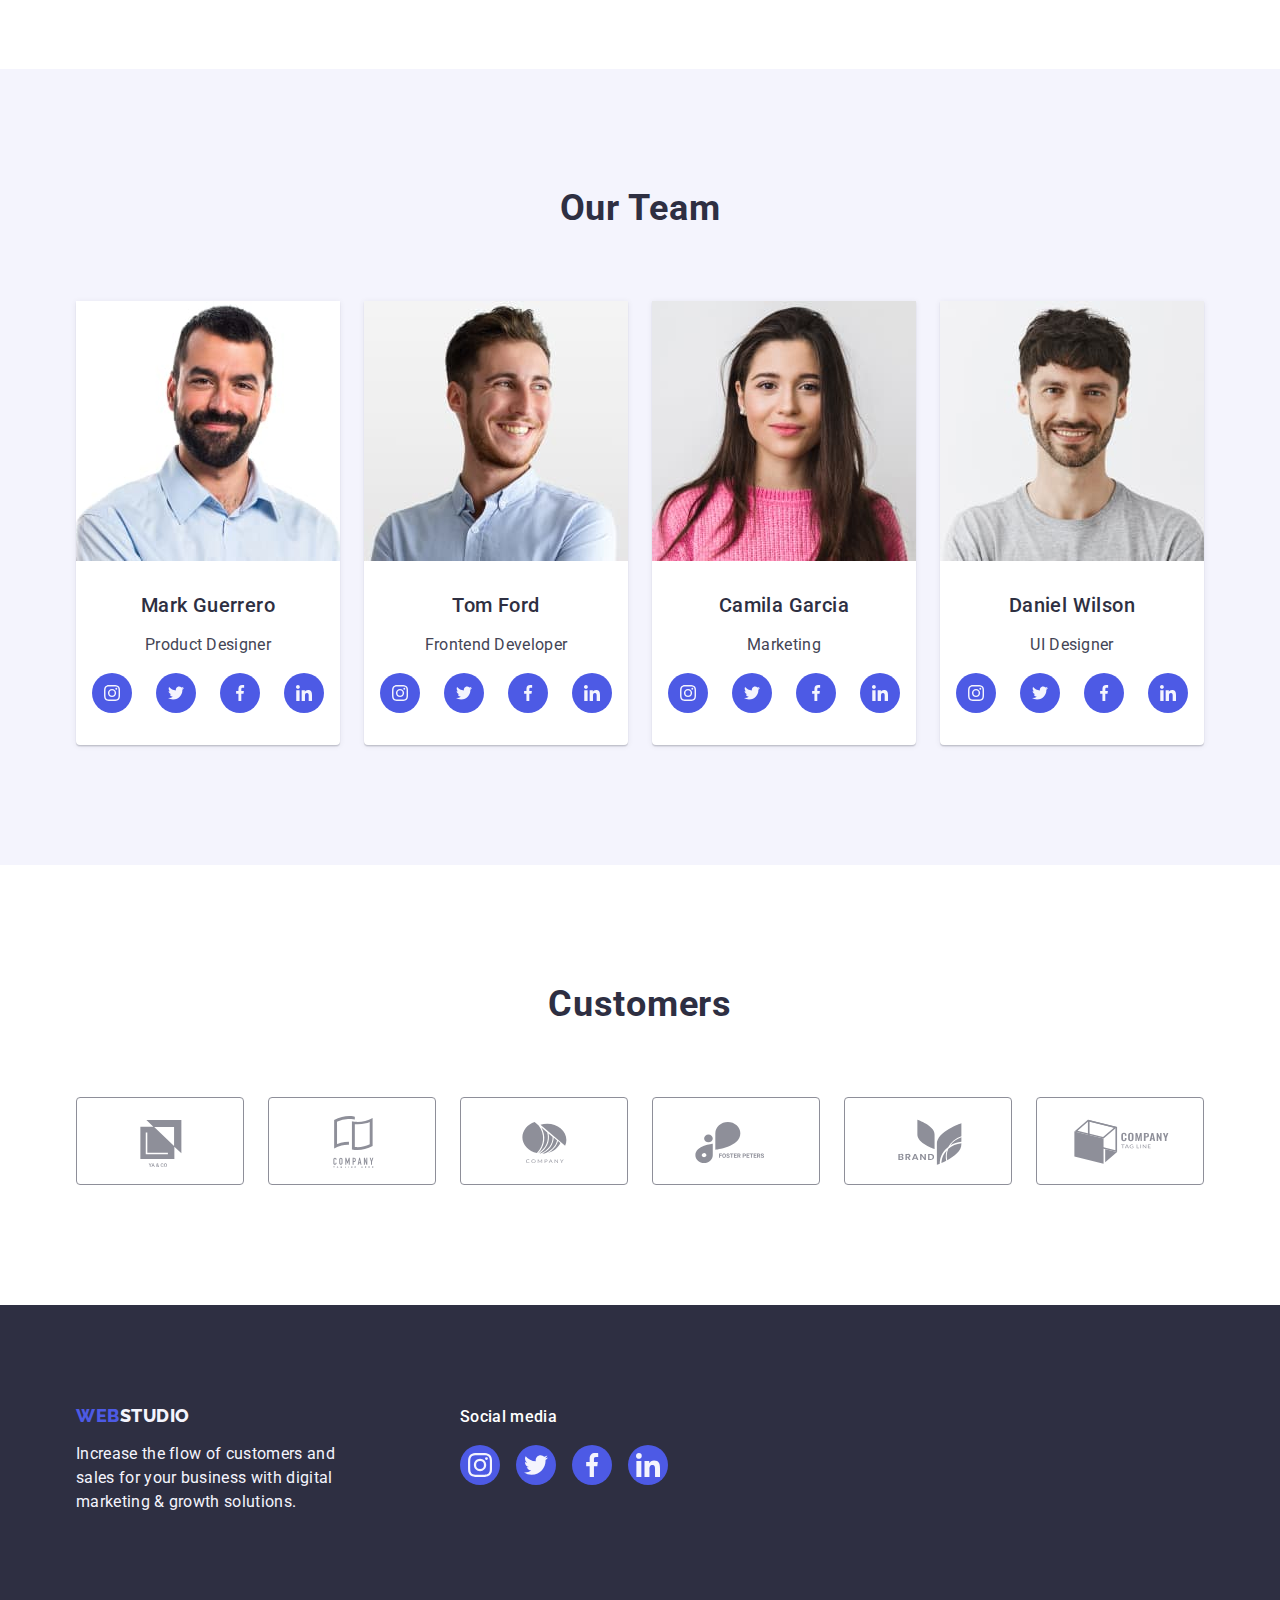
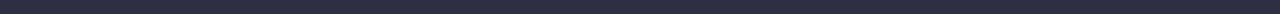
==== commit 291fa82e: "changes done" ====
--- a/index.html
+++ b/index.html
@@ -66,6 +66,11 @@
           <h2 class="visually-hidden">Our benefits</h2>
           <ul class="benefits-list list">
             <li class="benefits-item">
+              <div class="benefits-item-icon">
+                <svg width="64" height="64">
+                  <use href="./images/icons.svg#icon-antenna"></use>
+                </svg>
+              </div>
               <h3 class="benefits-item-title list-title">Strategy</h3>
               <p class="list-text">
                 Our goal is to identify the business problem to walk away with
@@ -73,6 +78,11 @@
               </p>
             </li>
             <li class="benefits-item">
+              <div class="benefits-item-icon">
+                <svg width="64" height="64">
+                  <use href="./images/icons.svg#icon-clock"></use>
+                </svg>
+              </div>
               <h3 class="benefits-item-title list-title">Punctuality</h3>
               <p class="list-text">
                 Bring the key message to the brand's audience for the best price
@@ -80,6 +90,11 @@
               </p>
             </li>
             <li class="benefits-item">
+              <div class="benefits-item-icon">
+                <svg width="64" height="64">
+                  <use href="./images/icons.svg#icon-diagram"></use>
+                </svg>
+              </div>
               <h3 class="benefits-item-title list-title">Diligence</h3>
               <p class="list-text">
                 Research and confirm brands that present the strongest digital
@@ -87,6 +102,11 @@
               </p>
             </li>
             <li class="benefits-item">
+              <div class="benefits-item-icon">
+                <svg width="64" height="64">
+                  <use href="./images/icons.svg#icon-astronaut"></use>
+                </svg>
+              </div>
               <h3 class="benefits-item-title list-title">Technologies</h3>
               <p class="list-text">
                 Design practice focused on digital experiences. We bring forth a
@@ -155,34 +175,28 @@
                   <li class="social-icons-item">
                     <a href="" class="social-icons-link" target="_blank">
                       <svg class="social-icon" width="16" height="16">
-                        <use
-                          href="./images/icons/icons.svg#icon-instagram"
-                        ></use>
-                      </svg>
-                    </a>
-                  </li>
-                  <li class="social-icons-item">
-                    <a href="" class="social-icons-link" target="_blank">
-                      <svg class="social-icon" width="16" height="16">
-                        <use href="./images/icons/icons.svg#icon-twitter"></use>
-                      </svg>
-                    </a>
-                  </li>
-                  <li class="social-icons-item">
-                    <a href="" class="social-icons-link" target="_blank">
-                      <svg class="social-icon" width="16" height="16">
-                        <use
-                          href="./images/icons/icons.svg#icon-facebook"
-                        ></use>
-                      </svg>
-                    </a>
-                  </li>
-                  <li class="social-icons-item">
-                    <a href="" class="social-icons-link" target="_blank">
-                      <svg class="social-icon" width="16" height="16">
-                        <use
-                          href="./images/icons/icons.svg#icon-linkedin"
-                        ></use>
+                        <use href="./images/icons.svg#icon-instagram"></use>
+                      </svg>
+                    </a>
+                  </li>
+                  <li class="social-icons-item">
+                    <a href="" class="social-icons-link" target="_blank">
+                      <svg class="social-icon" width="16" height="16">
+                        <use href="./images/icons.svg#icon-twitter"></use>
+                      </svg>
+                    </a>
+                  </li>
+                  <li class="social-icons-item">
+                    <a href="" class="social-icons-link" target="_blank">
+                      <svg class="social-icon" width="16" height="16">
+                        <use href="./images/icons.svg#icon-facebook"></use>
+                      </svg>
+                    </a>
+                  </li>
+                  <li class="social-icons-item">
+                    <a href="" class="social-icons-link" target="_blank">
+                      <svg class="social-icon" width="16" height="16">
+                        <use href="./images/icons.svg#icon-linkedin"></use>
                       </svg>
                     </a>
                   </li>
@@ -206,34 +220,28 @@
                   <li class="social-icons-item">
                     <a href="" class="social-icons-link" target="_blank">
                       <svg class="social-icon" width="16" height="16">
-                        <use
-                          href="./images/icons/icons.svg#icon-instagram"
-                        ></use>
-                      </svg>
-                    </a>
-                  </li>
-                  <li class="social-icons-item">
-                    <a href="" class="social-icons-link" target="_blank">
-                      <svg class="social-icon" width="16" height="16">
-                        <use href="./images/icons/icons.svg#icon-twitter"></use>
-                      </svg>
-                    </a>
-                  </li>
-                  <li class="social-icons-item">
-                    <a href="" class="social-icons-link" target="_blank">
-                      <svg class="social-icon" width="16" height="16">
-                        <use
-                          href="./images/icons/icons.svg#icon-facebook"
-                        ></use>
-                      </svg>
-                    </a>
-                  </li>
-                  <li class="social-icons-item">
-                    <a href="" class="social-icons-link" target="_blank">
-                      <svg class="social-icon" width="16" height="16">
-                        <use
-                          href="./images/icons/icons.svg#icon-linkedin"
-                        ></use>
+                        <use href="./images/icons.svg#icon-instagram"></use>
+                      </svg>
+                    </a>
+                  </li>
+                  <li class="social-icons-item">
+                    <a href="" class="social-icons-link" target="_blank">
+                      <svg class="social-icon" width="16" height="16">
+                        <use href="./images/icons.svg#icon-twitter"></use>
+                      </svg>
+                    </a>
+                  </li>
+                  <li class="social-icons-item">
+                    <a href="" class="social-icons-link" target="_blank">
+                      <svg class="social-icon" width="16" height="16">
+                        <use href="./images/icons.svg#icon-facebook"></use>
+                      </svg>
+                    </a>
+                  </li>
+                  <li class="social-icons-item">
+                    <a href="" class="social-icons-link" target="_blank">
+                      <svg class="social-icon" width="16" height="16">
+                        <use href="./images/icons.svg#icon-linkedin"></use>
                       </svg>
                     </a>
                   </li>
@@ -257,34 +265,28 @@
                   <li class="social-icons-item">
                     <a href="" class="social-icons-link" target="_blank">
                       <svg class="social-icon" width="16" height="16">
-                        <use
-                          href="./images/icons/icons.svg#icon-instagram"
-                        ></use>
-                      </svg>
-                    </a>
-                  </li>
-                  <li class="social-icons-item">
-                    <a href="" class="social-icons-link" target="_blank">
-                      <svg class="social-icon" width="16" height="16">
-                        <use href="./images/icons/icons.svg#icon-twitter"></use>
-                      </svg>
-                    </a>
-                  </li>
-                  <li class="social-icons-item">
-                    <a href="" class="social-icons-link" target="_blank">
-                      <svg class="social-icon" width="16" height="16">
-                        <use
-                          href="./images/icons/icons.svg#icon-facebook"
-                        ></use>
-                      </svg>
-                    </a>
-                  </li>
-                  <li class="social-icons-item">
-                    <a href="" class="social-icons-link" target="_blank">
-                      <svg class="social-icon" width="16" height="16">
-                        <use
-                          href="./images/icons/icons.svg#icon-linkedin"
-                        ></use>
+                        <use href="./images/icons.svg#icon-instagram"></use>
+                      </svg>
+                    </a>
+                  </li>
+                  <li class="social-icons-item">
+                    <a href="" class="social-icons-link" target="_blank">
+                      <svg class="social-icon" width="16" height="16">
+                        <use href="./images/icons.svg#icon-twitter"></use>
+                      </svg>
+                    </a>
+                  </li>
+                  <li class="social-icons-item">
+                    <a href="" class="social-icons-link" target="_blank">
+                      <svg class="social-icon" width="16" height="16">
+                        <use href="./images/icons.svg#icon-facebook"></use>
+                      </svg>
+                    </a>
+                  </li>
+                  <li class="social-icons-item">
+                    <a href="" class="social-icons-link" target="_blank">
+                      <svg class="social-icon" width="16" height="16">
+                        <use href="./images/icons.svg#icon-linkedin"></use>
                       </svg>
                     </a>
                   </li>
@@ -308,34 +310,28 @@
                   <li class="social-icons-item">
                     <a href="" class="social-icons-link" target="_blank">
                       <svg class="social-icon" width="16" height="16">
-                        <use
-                          href="./images/icons/icons.svg#icon-instagram"
-                        ></use>
-                      </svg>
-                    </a>
-                  </li>
-                  <li class="social-icons-item">
-                    <a href="" class="social-icons-link" target="_blank">
-                      <svg class="social-icon" width="16" height="16">
-                        <use href="./images/icons/icons.svg#icon-twitter"></use>
-                      </svg>
-                    </a>
-                  </li>
-                  <li class="social-icons-item">
-                    <a href="" class="social-icons-link" target="_blank">
-                      <svg class="social-icon" width="16" height="16">
-                        <use
-                          href="./images/icons/icons.svg#icon-facebook"
-                        ></use>
-                      </svg>
-                    </a>
-                  </li>
-                  <li class="social-icons-item">
-                    <a href="" class="social-icons-link" target="_blank">
-                      <svg class="social-icon" width="16" height="16">
-                        <use
-                          href="./images/icons/icons.svg#icon-linkedin"
-                        ></use>
+                        <use href="./images/icons.svg#icon-instagram"></use>
+                      </svg>
+                    </a>
+                  </li>
+                  <li class="social-icons-item">
+                    <a href="" class="social-icons-link" target="_blank">
+                      <svg class="social-icon" width="16" height="16">
+                        <use href="./images/icons.svg#icon-twitter"></use>
+                      </svg>
+                    </a>
+                  </li>
+                  <li class="social-icons-item">
+                    <a href="" class="social-icons-link" target="_blank">
+                      <svg class="social-icon" width="16" height="16">
+                        <use href="./images/icons.svg#icon-facebook"></use>
+                      </svg>
+                    </a>
+                  </li>
+                  <li class="social-icons-item">
+                    <a href="" class="social-icons-link" target="_blank">
+                      <svg class="social-icon" width="16" height="16">
+                        <use href="./images/icons.svg#icon-linkedin"></use>
                       </svg>
                     </a>
                   </li>
@@ -353,42 +349,42 @@
             <li class="customer-item">
               <a href="" class="customer-link">
                 <svg class="customer-icon" width="104" height="56">
-                  <use href="./images/icons/icons.svg#icon-logo-1"></use>
-                </svg>
-              </a>
-            </li>
-            <li class="customer-item">
-              <a href="" class="customer-link">
-                <svg class="customer-icon" width="104" height="56">
-                  <use href="./images/icons/icons.svg#icon-logo-2"></use>
-                </svg>
-              </a>
-            </li>
-            <li class="customer-item">
-              <a href="" class="customer-link">
-                <svg class="customer-icon" width="104" height="56">
-                  <use href="./images/icons/icons.svg#icon-logo-3"></use>
-                </svg>
-              </a>
-            </li>
-            <li class="customer-item">
-              <a href="" class="customer-link">
-                <svg class="customer-icon" width="104" height="56">
-                  <use href="./images/icons/icons.svg#icon-logo-4"></use>
-                </svg>
-              </a>
-            </li>
-            <li class="customer-item">
-              <a href="" class="customer-link">
-                <svg class="customer-icon" width="104" height="56">
-                  <use href="./images/icons/icons.svg#icon-logo-5"></use>
-                </svg>
-              </a>
-            </li>
-            <li class="customer-item">
-              <a href="" class="customer-link">
-                <svg class="customer-icon" width="104" height="56">
-                  <use href="./images/icons/icons.svg#icon-logo-6"></use>
+                  <use href="./images/icons.svg#icon-logo-1"></use>
+                </svg>
+              </a>
+            </li>
+            <li class="customer-item">
+              <a href="" class="customer-link">
+                <svg class="customer-icon" width="104" height="56">
+                  <use href="./images/icons.svg#icon-logo-2"></use>
+                </svg>
+              </a>
+            </li>
+            <li class="customer-item">
+              <a href="" class="customer-link">
+                <svg class="customer-icon" width="104" height="56">
+                  <use href="./images/icons.svg#icon-logo-3"></use>
+                </svg>
+              </a>
+            </li>
+            <li class="customer-item">
+              <a href="" class="customer-link">
+                <svg class="customer-icon" width="104" height="56">
+                  <use href="./images/icons.svg#icon-logo-4"></use>
+                </svg>
+              </a>
+            </li>
+            <li class="customer-item">
+              <a href="" class="customer-link">
+                <svg class="customer-icon" width="104" height="56">
+                  <use href="./images/icons.svg#icon-logo-5"></use>
+                </svg>
+              </a>
+            </li>
+            <li class="customer-item">
+              <a href="" class="customer-link">
+                <svg class="customer-icon" width="104" height="56">
+                  <use href="./images/icons.svg#icon-logo-6"></use>
                 </svg>
               </a>
             </li>
@@ -409,7 +405,7 @@
           </p>
         </div>
         <div class="footer-right">
-          <h3 class="footer-socials-title">Social media</h3>
+          <p class="footer-socials-title">Social media</p>
           <ul class="footer-socials social-icons-list list">
             <li class="footer-social-item social-icons-item">
               <a
@@ -418,7 +414,7 @@
                 target="_blank"
               >
                 <svg class="social-icon" width="24" height="24">
-                  <use href="./images/icons/icons.svg#icon-instagram"></use>
+                  <use href="./images/icons.svg#icon-instagram"></use>
                 </svg>
               </a>
             </li>
@@ -429,7 +425,7 @@
                 target="_blank"
               >
                 <svg class="social-icon" width="24" height="24">
-                  <use href="./images/icons/icons.svg#icon-twitter"></use>
+                  <use href="./images/icons.svg#icon-twitter"></use>
                 </svg>
               </a>
             </li>
@@ -440,7 +436,7 @@
                 target="_blank"
               >
                 <svg class="social-icon" width="24" height="24">
-                  <use href="./images/icons/icons.svg#icon-facebook"></use>
+                  <use href="./images/icons.svg#icon-facebook"></use>
                 </svg>
               </a>
             </li>
@@ -451,7 +447,7 @@
                 target="_blank"
               >
                 <svg class="social-icon" width="24" height="24">
-                  <use href="./images/icons/icons.svg#icon-linkedin"></use>
+                  <use href="./images/icons.svg#icon-linkedin"></use>
                 </svg>
               </a>
             </li>
@@ -468,7 +464,7 @@
             height="8"
             aria-label="Modal window close icon"
           >
-            <use href="./images/icons/icons.svg#icon-close"></use>
+            <use href="./images/icons.svg#icon-close"></use>
           </svg>
         </button>
       </div>
--- a/css/styles.css
+++ b/css/styles.css
@@ -113,8 +113,11 @@
 
 /* ============= PAGE HEADER ============= */
 .header {
+  background: var(--white-background);
   border-bottom: 1px solid var(--accent);
-  background: var(--white-background);
+  box-shadow: 0px 1px 6px 0px rgba(46, 47, 66, 0.08),
+    0px 1px 1px 0px rgba(46, 47, 66, 0.16),
+    0px 2px 1px 0px rgba(46, 47, 66, 0.08);
 }
 
 .header-container {
@@ -201,7 +204,7 @@
 .current::after {
   position: absolute;
   left: 0;
-  bottom: -4px;
+  bottom: -1px;
   content: "";
   width: 100%;
   height: 4px;
@@ -212,6 +215,7 @@
 
 /* ================ HERO ================ */
 .hero {
+  max-width: 1440px;
   padding-top: 188px;
   padding-bottom: 188px;
   background-image: linear-gradient(
@@ -219,6 +223,8 @@
       rgba(46, 47, 66, 0.7)
     ),
     url("../images/hero/background-img.jpg");
+  background-repeat: no-repeat;
+  background-position: center;
   background-size: cover;
 }
 
@@ -275,6 +281,16 @@
   flex-basis: calc((100% - 72px) / 4);
 }
 
+.benefits-item-icon {
+  display: flex;
+  align-items: center;
+  justify-content: center;
+  height: 112px;
+  margin-bottom: 8px;
+  border-radius: 4px;
+  background: var(--light);
+}
+
 .benefits-item-title {
   margin-bottom: 8px;
 }
@@ -315,6 +331,10 @@
 }
 
 .team-card {
+  display: inline-flex;
+  flex-direction: column;
+  justify-content: center;
+  align-items: center;
   flex-basis: calc((100% - 72px) / 4);
   background: var(--white-background);
   border-radius: 0px 0px 4px 4px;
@@ -323,11 +343,6 @@
     0px 1px 6px 0px rgba(46, 47, 66, 0.08);
 }
 
-.team-card:hover .social-icons-link,
-.team-card:focus .social-icons-link {
-  background-color: var(--pressed-state);
-}
-
 .team-card-img {
   width: 100%;
   height: 100%;
@@ -335,7 +350,13 @@
 }
 
 .team-card-thumb {
-  padding: 32px 16px;
+  display: flex;
+  justify-content: center;
+  align-items: center;
+  flex-direction: column;
+  gap: 8px;
+  width: 232px;
+  padding: 32px 0;
 }
 
 .team-card-title {
@@ -348,6 +369,7 @@
 
 .social-icons-list {
   display: flex;
+  justify-content: center;
   gap: 24px;
 }
 
@@ -368,8 +390,18 @@
   transition: background-color var(--transition-effect);
 }
 
+.team-card:hover .social-icons-link,
+.team-card:focus .social-icons-link {
+  background-color: var(--pressed-state);
+}
+
+.social-icons-link:hover,
+.social-icons-link:focus {
+  background-color: var(--pressed-state);
+}
+
 .social-icon {
-  fill: var(--social-link-color);
+  fill: var(--light);
 }
 /* ================ /TEAM ================ */
 
@@ -400,7 +432,8 @@
   color: var(--sublle-text);
   border: 1px solid var(--sublle-text);
   border-radius: 4px;
-  transition: border var(--transition-effect), color var(--transition-effect);
+  transition: border-color var(--transition-effect),
+    color var(--transition-effect);
 }
 
 .customer-icon {
@@ -409,13 +442,13 @@
 }
 
 .customer-item:hover .customer-link,
-customer-item:focus .customer-link {
-  border: 1px solid var(--pressed-state);
+.customer-item:focus .customer-link {
+  border-color: var(--pressed-state);
   color: var(--pressed-state);
 }
 
 .customer-item:hover .customer-icon,
-customer-item:focus .customer-icon {
+.customer-item:focus .customer-icon {
   fill: currentColor;
 }
 /* ================ /CUSTOMERS ================ */
@@ -428,11 +461,12 @@
 
 .footer-container {
   display: flex;
-  gap: 120px;
+  align-items: baseline;
 }
 
 .footer-left {
   width: 264px;
+  margin-right: 120px;
 }
 
 .footer-logo {
@@ -465,7 +499,10 @@
   flex-basis: calc((100% - 48px) / 4);
 }
 
-.footer-social-item:hover .footer-social-link,
+.footer-social-item:hover .footer-social-link {
+  background-color: var(--success);
+}
+
 .footer-social-item:focus .footer-social-link {
   background-color: var(--success);
 }
@@ -496,7 +533,7 @@
   background-color: var(--light);
   border: 1px solid var(--accent);
   border-radius: 4px;
-  transition: border var(--transition-effect),
+  transition: border-color var(--transition-effect),
     background-color var(--transition-effect), color var(--transition-effect),
     box-shadow var(--transition-effect);
 }
@@ -505,7 +542,7 @@
 .filter-button:focus {
   color: var(--white-background);
   background-color: var(--pressed-state);
-  border: 1px solid transparent;
+  border-color: transparent;
   box-shadow: 0px 2px 2px 0px rgba(0, 0, 0, 0.12),
     0px 2px 1px 0px rgba(0, 0, 0, 0.08), 0px 3px 1px 0px rgba(0, 0, 0, 0.1);
 }
@@ -525,6 +562,11 @@
   transform: box-shadow var(--transition-effect);
 }
 
+.project-card-link {
+  display: block;
+  transition: box-shadow var(--transition-effect);
+}
+
 .project-card-img {
   width: 100%;
   height: 100%;
@@ -542,9 +584,10 @@
   left: 0;
   width: 100%;
   height: 100%;
-  padding: 63px 24px;
-  font-size: 18px;
-  line-height: 1.56;
+  padding: 40px 32px;
+  font-size: 16px;
+  line-height: 1.5;
+  letter-spacing: 0.32px;
   color: var(--light);
   background-color: var(--primary-brand);
   transform: translateY(100%);
@@ -567,8 +610,8 @@
   margin-bottom: 8px;
 }
 
-.project-card:hover,
-.project-card:focus {
+.project-card:hover .project-card-link,
+.project-card:focus .project-card-link {
   box-shadow: 0px 2px 1px 0px rgba(46, 47, 66, 0.08),
     0px 1px 1px 0px rgba(46, 47, 66, 0.16),
     0px 1px 6px 0px rgba(46, 47, 66, 0.08);
@@ -591,7 +634,8 @@
   width: 100%;
   height: 100%;
   background-color: var(--modal-overlay);
-  transition: opacity var(--transition-effect);
+  transition: opacity var(--transition-effect),
+    visibility var(--transition-effect);
 }
 
 .modal {
@@ -600,7 +644,7 @@
   left: 50%;
   transform: translate(-50%, -50%);
   width: 408px;
-  height: 584px;
+  min-height: 584px;
   background-color: var(--modal-background);
   border-radius: 4px;
   box-shadow: 0px 2px 1px 0px rgba(0, 0, 0, 0.2),
@@ -617,18 +661,22 @@
   align-items: center;
   width: 24px;
   height: 24px;
+  padding: 0;
   border-radius: 50%;
-  border: 1px solid var(--accent);
-  background-color: #0000001a;
+  border: 1px solid rgba(0, 0, 0, 0.1);
+  background-color: var(--accent);
+  transition: background-color var(--transition-effect),
+    border var(--transition-effect);
 }
 
 .button-close .icon {
   fill: var(--dark);
+  transition: fill var(--transition-effect);
 }
 
 .button-close:hover,
 .button-close:focus {
-  border: 1px solid var(--pressed-state);
+  border: none;
   background-color: var(--pressed-state);
 }
 
